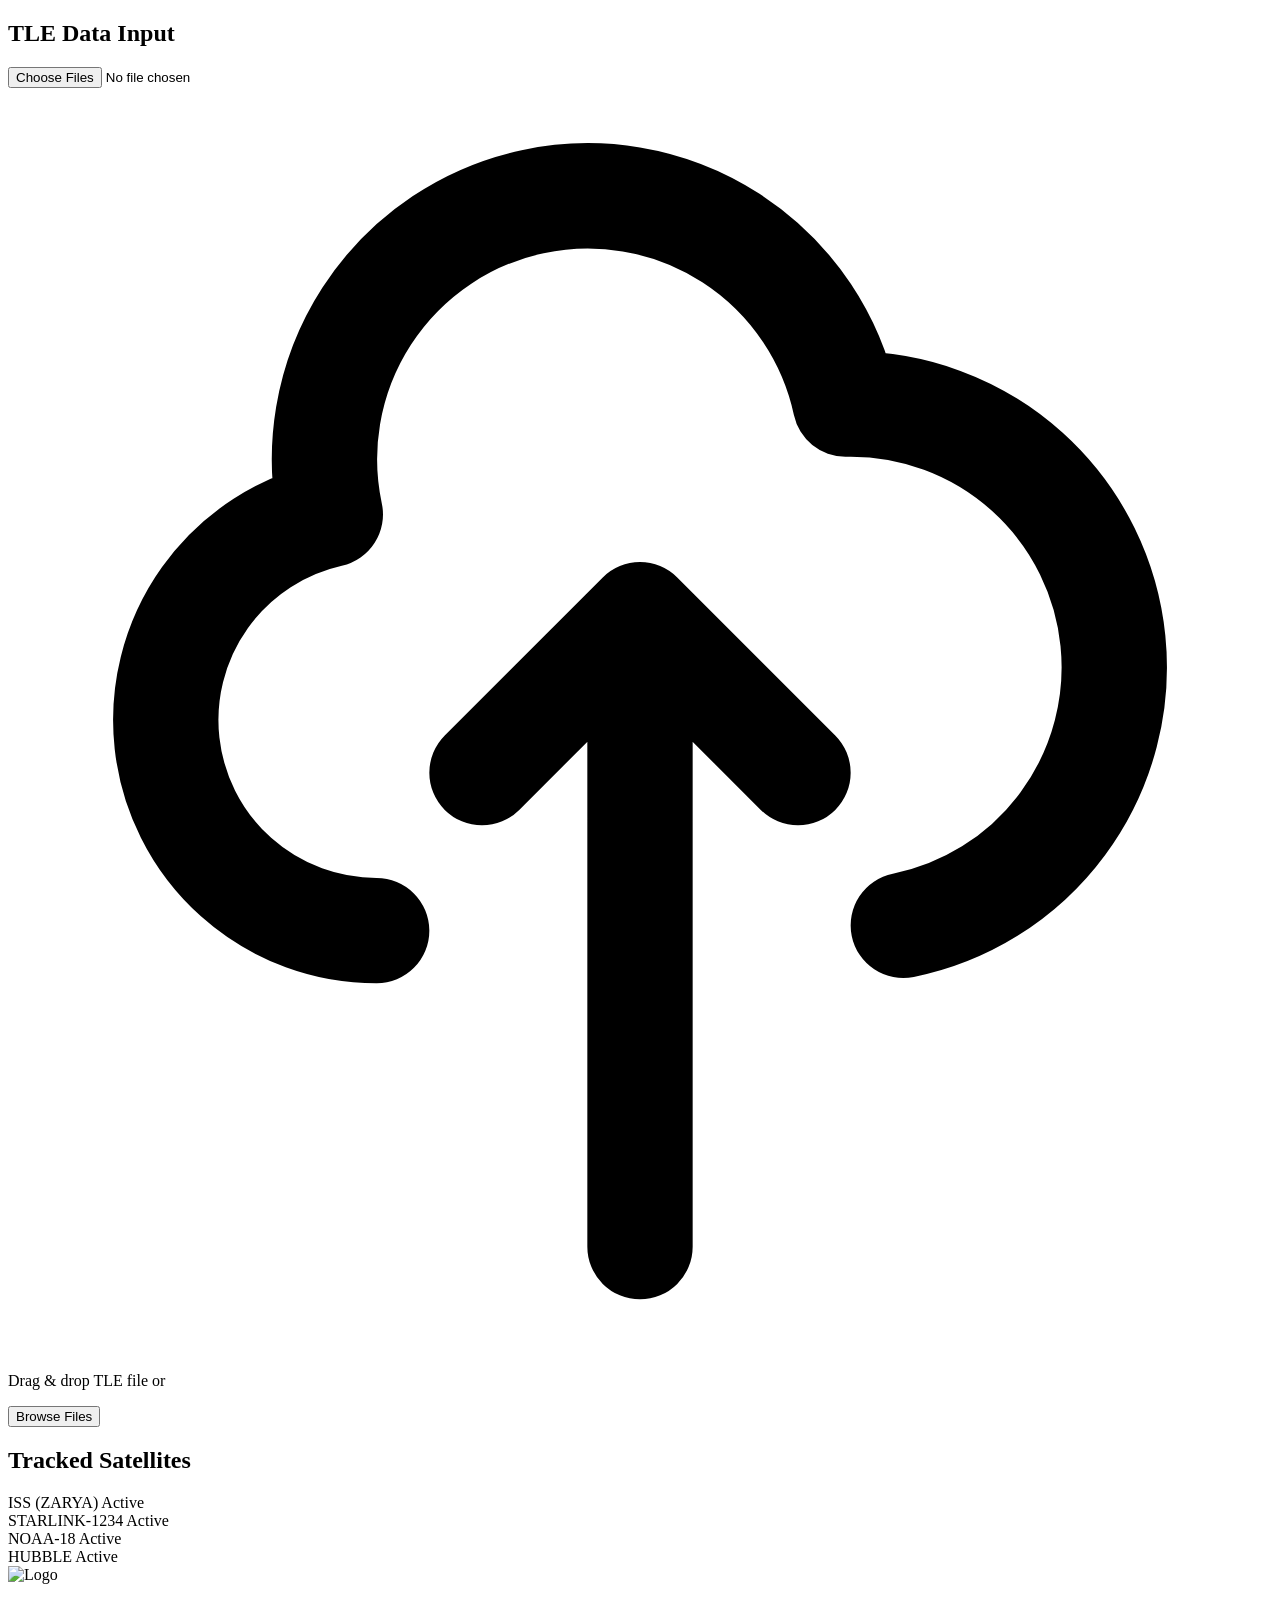
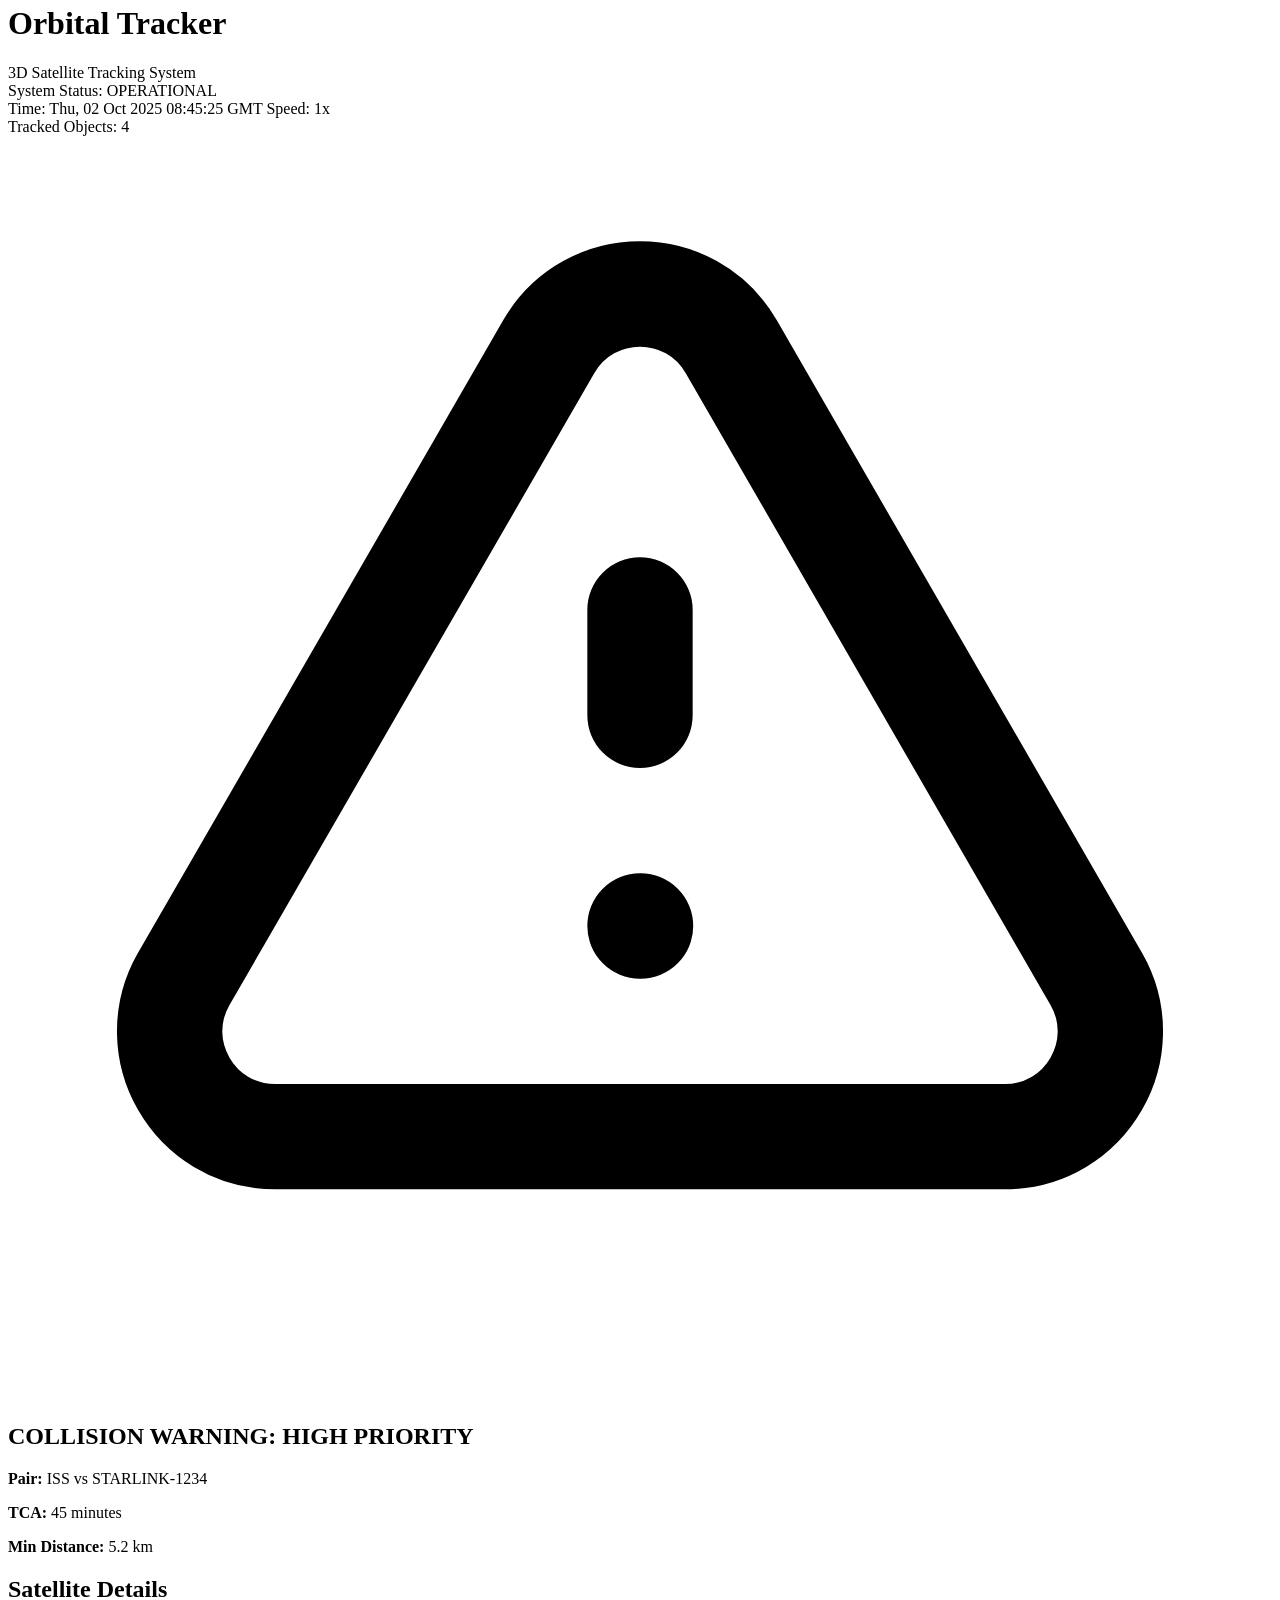
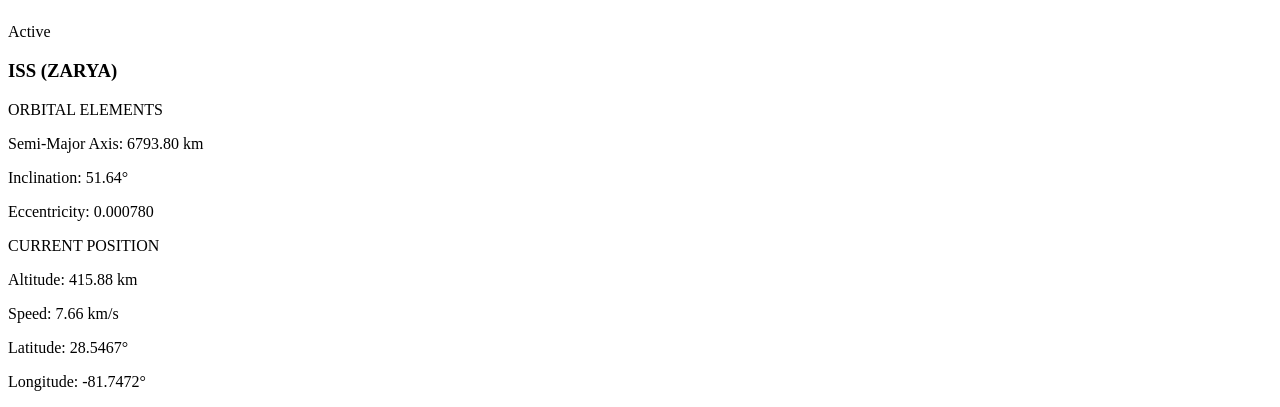
==== Frontend/index.html @ cdcc7c14 "setup" ====
<!DOCTYPE html>
<html lang="en">
<head>
    <meta charset="UTF-8">
    <meta name="viewport" content="width=device-width, initial-scale=1.0">
    <title>Orbital Tracker - 3D Satellite Tracking System</title>
    
    <link href="https://cesium.com/downloads/cesiumjs/releases/1.115/Build/Cesium/Widgets/widgets.css" rel="stylesheet">
    
    <script src="https://cdn.tailwindcss.com"></script>
    
    <link href="assets/css/style.css" rel="stylesheet">
</head>
<body class="bg-gray-900 text-gray-100 font-sans antialiased overflow-hidden">

    <div class="flex h-screen">

        <div class="w-1/4 bg-gray-800 p-4 flex flex-col space-y-4 overflow-y-auto custom-scrollbar">
            
            <div class="bg-gray-700 p-4 rounded-lg shadow-md">
                <h2 class="text-lg font-semibold mb-3">TLE Data Input</h2>
                <div class="border-2 border-dashed border-gray-600 rounded-lg p-6 text-center text-gray-400 mb-4 cursor-pointer hover:border-blue-500 hover:text-blue-400" id="drop-area">
                    <input type="file" id="tleFileInput" multiple accept=".txt" class="hidden">
                    <svg class="mx-auto h-12 w-12 text-gray-500" fill="none" viewBox="0 0 24 24" stroke="currentColor" aria-hidden="true">
                        <path stroke-linecap="round" stroke-linejoin="round" stroke-width="2" d="M7 16a4 4 0 01-.88-7.903A5 5 0 1115.9 6L16 6a5 5 0 011 9.9M15 13l-3-3m0 0l-3 3m3-3v12" />
                    </svg>
                    <p class="mt-1">Drag & drop TLE file or</p>
                    <button class="mt-2 px-4 py-2 bg-blue-600 hover:bg-blue-700 text-white font-medium rounded-md" onclick="document.getElementById('tleFileInput').click()">Browse Files</button>
                </div>
            </div>

            <div class="bg-gray-700 p-4 rounded-lg shadow-md flex-grow">
                <h2 class="text-lg font-semibold mb-3">Tracked Satellites</h2>
                <div id="trackedSatellitesList" class="space-y-2">
                    <div class="bg-gray-600 p-2 rounded flex items-center justify-between cursor-pointer hover:bg-gray-500">
                        <span>ISS (ZARYA)</span>
                        <span class="text-xs text-blue-400">Active</span>
                    </div>
                    <div class="bg-gray-600 p-2 rounded flex items-center justify-between cursor-pointer hover:bg-gray-500">
                        <span>STARLINK-1234</span>
                        <span class="text-xs text-blue-400">Active</span>
                    </div>
                    <div class="bg-gray-600 p-2 rounded flex items-center justify-between cursor-pointer hover:bg-gray-500">
                        <span>NOAA-18</span>
                        <span class="text-xs text-blue-400">Active</span>
                    </div>
                     <div class="bg-gray-600 p-2 rounded flex items-center justify-between cursor-pointer hover:bg-gray-500">
                        <span>HUBBLE</span>
                        <span class="text-xs text-blue-400">Active</span>
                    </div>
                </div>
            </div>

        </div>

        <div class="relative flex-grow">
            <div id="cesiumContainer" class="w-full h-full"></div>
            
            <div class="absolute top-4 left-4 right-4 flex items-center justify-between z-10 p-3 bg-gray-800 bg-opacity-70 rounded-lg shadow-lg">
                <div class="flex items-center space-x-2">
                    <img src="https://www.flaticon.com/svg/static/icons/svg/2544/2544087.svg" alt="Logo" class="h-8 w-8 text-blue-400"> <h1 class="text-xl font-bold text-gray-50">Orbital Tracker</h1>
                    <span class="text-sm text-gray-400 ml-2">3D Satellite Tracking System</span>
                </div>
                <div class="flex items-center space-x-2">
                    <span class="text-sm text-gray-400">System Status:</span>
                    <span class="px-3 py-1 bg-green-600 text-white text-xs font-semibold rounded-full">OPERATIONAL</span>
                </div>
            </div>

            <div class="absolute bottom-4 left-4 right-4 flex items-center justify-between z-10 p-3 bg-gray-800 bg-opacity-70 rounded-lg shadow-lg">
                <div class="flex items-center space-x-4 text-sm">
                    <span>Time: <span id="currentTime">Thu, 02 Oct 2025 08:45:25 GMT</span></span>
                    <span>Speed: <span id="currentSpeed">1x</span></span>
                </div>
                <div class="flex items-center space-x-4 text-sm">
                    <span>Tracked Objects: <span id="trackedObjectsCount">4</span></span>
                </div>
            </div>
        </div>

        <div class="w-1/4 bg-gray-800 p-4 flex flex-col space-y-4 overflow-y-auto custom-scrollbar">
            
            <div id="collisionWarningPanel" class="bg-red-800 p-4 rounded-lg shadow-md text-center" style="display: block;">
                <div class="flex items-center justify-center mb-2">
                    <svg class="h-8 w-8 text-white mr-2" fill="none" viewBox="0 0 24 24" stroke="currentColor">
                        <path stroke-linecap="round" stroke-linejoin="round" stroke-width="2" d="M12 9v2m0 4h.01m-6.938 4h13.856c1.54 0 2.502-1.667 1.732-3L13.732 4c-.77-1.333-2.694-1.333-3.464 0L3.34 16c-.77 1.333.192 3 1.732 3z" />
                    </svg>
                    <h2 class="text-xl font-bold text-white">COLLISION WARNING: HIGH PRIORITY</h2>
                </div>
                <div class="text-left bg-red-700 p-3 rounded">
                    <p class="text-sm mb-1"><strong class="text-orange-300">Pair:</strong> <span id="collisionPair">ISS vs STARLINK-1234</span></p>
                    <p class="text-sm mb-1"><strong class="text-orange-300">TCA:</strong> <span id="collisionTCA">45 minutes</span></p>
                    <p class="text-sm"><strong class="text-orange-300">Min Distance:</strong> <span id="collisionMinDistance">5.2 km</span></p>
                </div>
            </div>

            <div class="bg-gray-700 p-4 rounded-lg shadow-md flex-grow">
                <div class="flex items-center justify-between mb-3">
                    <h2 class="text-lg font-semibold">Satellite Details</h2>
                    <span class="px-3 py-1 bg-blue-600 text-white text-xs font-semibold rounded-full">Active</span>
                </div>
                <div id="satelliteDetailsContent" class="space-y-2 text-sm">
                    <h3 class="font-bold text-gray-200">ISS (ZARYA)</h3>
                    <p class="text-blue-400 font-medium">ORBITAL ELEMENTS</p>
                    <p>Semi-Major Axis: <span class="float-right font-mono">6793.80 km</span></p>
                    <p>Inclination: <span class="float-right font-mono">51.64°</span></p>
                    <p>Eccentricity: <span class="float-right font-mono">0.000780</span></p>

                    <p class="text-blue-400 font-medium mt-4">CURRENT POSITION</p>
                    <p>Altitude: <span class="float-right font-mono">415.88 km</span></p>
                    <p>Speed: <span class="float-right font-mono">7.66 km/s</span></p>
                    <p>Latitude: <span class="float-right font-mono">28.5467°</span></p>
                    <p>Longitude: <span class="float-right font-mono">-81.7472°</span></p>
                </div>
            </div>

        </div>
    </div>

    <script src="https://cesium.com/downloads/cesiumjs/releases/1.115/Build/Cesium/Cesium.js"></script>
    <script src="assets/js/app.js"></script>
</body>
</html>
---- Frontend/assets/css/style.css ----
/* Custom CSS for your project */

/* Optional: Custom scrollbar for better aesthetics */
.custom-scrollbar::-webkit-scrollbar {
    width: 8px;
    background-color: #2D3748; /* bg-gray-700 */
}

.custom-scrollbar::-webkit-scrollbar-thumb {
    background-color: #4A5568; /* bg-gray-600 */
    border-radius: 4px;
}

.custom-scrollbar::-webkit-scrollbar-thumb:hover {
    background-color: #64748B; /* hover:bg-gray-500 */
}

body {
    -webkit-font-smoothing: antialiased;
    -moz-osx-font-smoothing: grayscale;
}

/* Add any other specific custom styles here if needed */
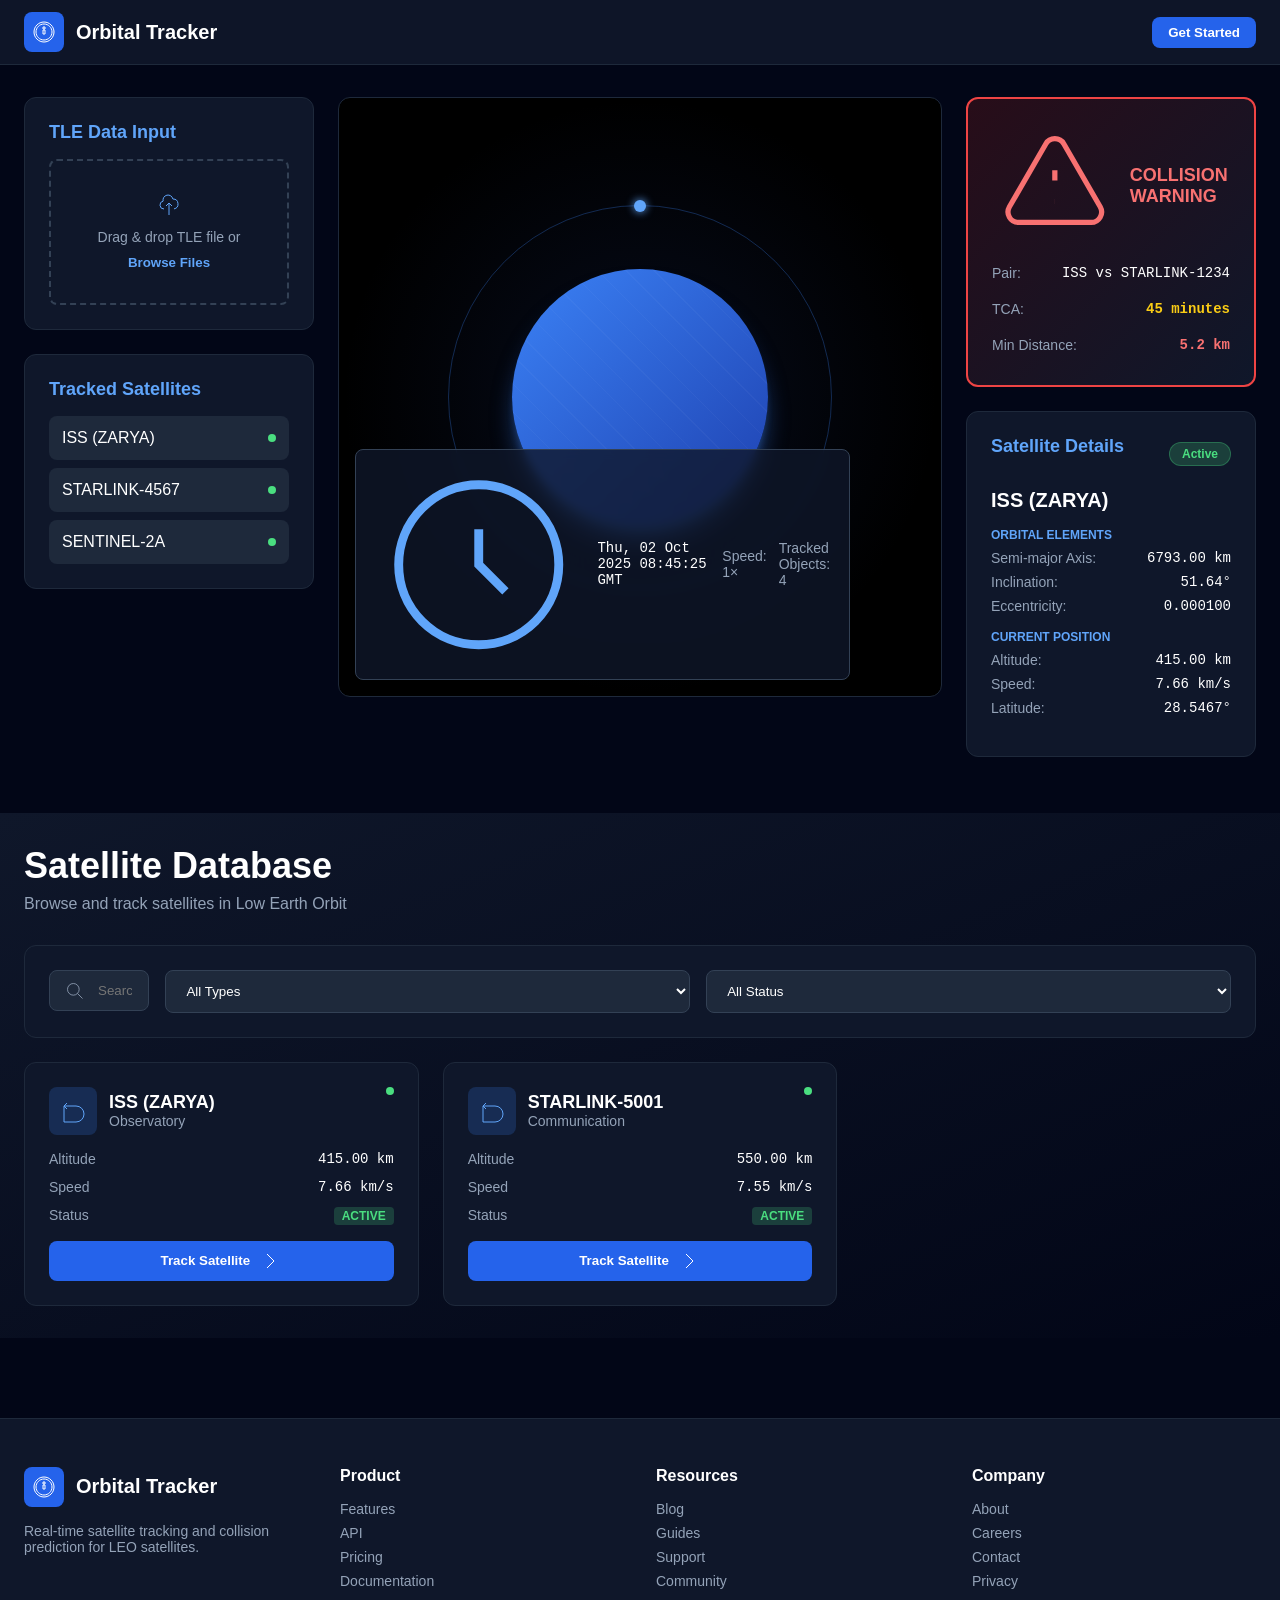
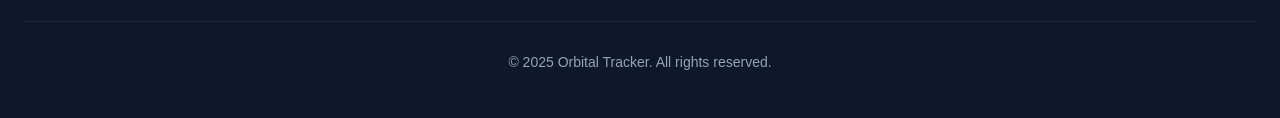
==== commit ebafbb6a: "Initial commit" ====
--- a/Frontend/index.html
+++ b/Frontend/index.html
@@ -3,121 +3,324 @@
 <head>
     <meta charset="UTF-8">
     <meta name="viewport" content="width=device-width, initial-scale=1.0">
-    <title>Orbital Tracker - 3D Satellite Tracking System</title>
-    
-    <link href="https://cesium.com/downloads/cesiumjs/releases/1.115/Build/Cesium/Widgets/widgets.css" rel="stylesheet">
-    
-    <script src="https://cdn.tailwindcss.com"></script>
-    
-    <link href="assets/css/style.css" rel="stylesheet">
+    <title>Orbital Tracker - Live Satellite Tracking</title>
+    <link rel="stylesheet" href="assets\css\style.css">
 </head>
-<body class="bg-gray-900 text-gray-100 font-sans antialiased overflow-hidden">
-
-    <div class="flex h-screen">
-
-        <div class="w-1/4 bg-gray-800 p-4 flex flex-col space-y-4 overflow-y-auto custom-scrollbar">
-            
-            <div class="bg-gray-700 p-4 rounded-lg shadow-md">
-                <h2 class="text-lg font-semibold mb-3">TLE Data Input</h2>
-                <div class="border-2 border-dashed border-gray-600 rounded-lg p-6 text-center text-gray-400 mb-4 cursor-pointer hover:border-blue-500 hover:text-blue-400" id="drop-area">
-                    <input type="file" id="tleFileInput" multiple accept=".txt" class="hidden">
-                    <svg class="mx-auto h-12 w-12 text-gray-500" fill="none" viewBox="0 0 24 24" stroke="currentColor" aria-hidden="true">
-                        <path stroke-linecap="round" stroke-linejoin="round" stroke-width="2" d="M7 16a4 4 0 01-.88-7.903A5 5 0 1115.9 6L16 6a5 5 0 011 9.9M15 13l-3-3m0 0l-3 3m3-3v12" />
-                    </svg>
-                    <p class="mt-1">Drag & drop TLE file or</p>
-                    <button class="mt-2 px-4 py-2 bg-blue-600 hover:bg-blue-700 text-white font-medium rounded-md" onclick="document.getElementById('tleFileInput').click()">Browse Files</button>
-                </div>
-            </div>
-
-            <div class="bg-gray-700 p-4 rounded-lg shadow-md flex-grow">
-                <h2 class="text-lg font-semibold mb-3">Tracked Satellites</h2>
-                <div id="trackedSatellitesList" class="space-y-2">
-                    <div class="bg-gray-600 p-2 rounded flex items-center justify-between cursor-pointer hover:bg-gray-500">
-                        <span>ISS (ZARYA)</span>
-                        <span class="text-xs text-blue-400">Active</span>
-                    </div>
-                    <div class="bg-gray-600 p-2 rounded flex items-center justify-between cursor-pointer hover:bg-gray-500">
-                        <span>STARLINK-1234</span>
-                        <span class="text-xs text-blue-400">Active</span>
-                    </div>
-                    <div class="bg-gray-600 p-2 rounded flex items-center justify-between cursor-pointer hover:bg-gray-500">
-                        <span>NOAA-18</span>
-                        <span class="text-xs text-blue-400">Active</span>
-                    </div>
-                     <div class="bg-gray-600 p-2 rounded flex items-center justify-between cursor-pointer hover:bg-gray-500">
-                        <span>HUBBLE</span>
-                        <span class="text-xs text-blue-400">Active</span>
-                    </div>
-                </div>
-            </div>
-
+<body>
+    <div class="app-container">
+        <nav class="navbar">
+            <div class="container nav-content">
+                <div class="logo-group">
+                    <div class="logo-icon">
+                        <svg class="icon-white" fill="none" stroke="currentColor" viewBox="0 0 24 24">
+                            <path strokeLinecap="round" strokeLinejoin="round" strokeWidth={2} d="M12 2C6.48 2 2 6.48 2 12s4.48 10 10 10 10-4.48 10-10S17.52 2 12 2zm0 18c-4.41 0-8-3.59-8-8s3.59-8 8-8 8 3.59 8 8-3.59 8-8 8zm-1-10v4h2v-4h-2zm0-3h2v2h-2v-2z" />
+                        </svg>
+                    </div>
+                    <span class="logo-text">Orbital Tracker</span>
+                </div>
+                <div class="nav-links">
+                    <button class="nav-link active">Home</button>
+                    <button class="nav-link">Live Tracker</button>
+                    <button class="nav-link">Satellites</button>
+                    <button class="nav-link">Predictions</button>
+                    <button class="nav-link">About</button>
+                </div>
+                <div class="nav-actions">
+                    <button class="btn-primary">Get Started</button>
+                    <button class="menu-toggle-btn">
+                        <svg class="icon-white" fill="none" stroke="currentColor" viewBox="0 0 24 24">
+                            <path strokeLinecap="round" strokeLinejoin="round" strokeWidth={2} d="M4 6h16M4 12h16m-7 6h7" />
+                        </svg>
+                    </button>
+                </div>
+            </div>
+        </nav>
+        
+        <div class="mobile-menu">
+            <div class="container mobile-menu-content">
+                <button class="mobile-nav-link">Home</button>
+                <button class="mobile-nav-link active">Live Tracker</button>
+                <button class="mobile-nav-link">Satellites</button>
+                <button class="mobile-nav-link">Predictions</button>
+                <button class="mobile-nav-link">About</button>
+            </div>
         </div>
 
-        <div class="relative flex-grow">
-            <div id="cesiumContainer" class="w-full h-full"></div>
-            
-            <div class="absolute top-4 left-4 right-4 flex items-center justify-between z-10 p-3 bg-gray-800 bg-opacity-70 rounded-lg shadow-lg">
-                <div class="flex items-center space-x-2">
-                    <img src="https://www.flaticon.com/svg/static/icons/svg/2544/2544087.svg" alt="Logo" class="h-8 w-8 text-blue-400"> <h1 class="text-xl font-bold text-gray-50">Orbital Tracker</h1>
-                    <span class="text-sm text-gray-400 ml-2">3D Satellite Tracking System</span>
-                </div>
-                <div class="flex items-center space-x-2">
-                    <span class="text-sm text-gray-400">System Status:</span>
-                    <span class="px-3 py-1 bg-green-600 text-white text-xs font-semibold rounded-full">OPERATIONAL</span>
-                </div>
-            </div>
-
-            <div class="absolute bottom-4 left-4 right-4 flex items-center justify-between z-10 p-3 bg-gray-800 bg-opacity-70 rounded-lg shadow-lg">
-                <div class="flex items-center space-x-4 text-sm">
-                    <span>Time: <span id="currentTime">Thu, 02 Oct 2025 08:45:25 GMT</span></span>
-                    <span>Speed: <span id="currentSpeed">1x</span></span>
-                </div>
-                <div class="flex items-center space-x-4 text-sm">
-                    <span>Tracked Objects: <span id="trackedObjectsCount">4</span></span>
+        <div class="page-content tracker-page">
+            <div class="container page-padding">
+                <div class="tracker-grid">
+                    <div class="sidebar left-sidebar">
+                        <div class="card card-tle">
+                            <h3 class="card-title">TLE Data Input</h3>
+                            <div class="tle-dropzone">
+                                <div class="dropzone-icon">
+                                    <svg class="icon-blue-400" fill="none" stroke="currentColor" viewBox="0 0 24 24">
+                                        <path strokeLinecap="round" strokeLinejoin="round" strokeWidth={2} d="M7 16a4 4 0 01-.88-7.903A5 5 0 1115.9 6L16 6a5 5 0 011 9.9M15 13l-3-3m0 0l-3 3m3-3v12" />
+                                    </svg>
+                                </div>
+                                <p class="dropzone-text">Drag & drop TLE file or</p>
+                                <button class="dropzone-link">Browse Files</button>
+                            </div>
+                        </div>
+                        <div class="card card-satellites">
+                            <h3 class="card-title">Tracked Satellites</h3>
+                            <div class="satellite-list">
+                                <div class="satellite-item">
+                                    <span class="satellite-name">ISS (ZARYA)</span>
+                                    <div class="status-indicator active"></div>
+                                </div>
+                                <div class="satellite-item">
+                                    <span class="satellite-name">STARLINK-4567</span>
+                                    <div class="status-indicator active"></div>
+                                </div>
+                                <div class="satellite-item">
+                                    <span class="satellite-name">SENTINEL-2A</span>
+                                    <div class="status-indicator active"></div>
+                                </div>
+                            </div>
+                        </div>
+                    </div>
+
+                    <div class="three-d-view">
+                        <div class="view-container">
+                            <div class="view-content">
+                                <div class="earth-model">
+                                    <div class="earth-inner"></div>
+                                </div>
+                                <div class="orbit-path">
+                                    <div class="satellite-marker"></div>
+                                </div>
+                            </div>
+                            <div class="info-bar">
+                                <svg class="icon-blue-400 w-4 h-4" fill="none" stroke="currentColor" viewBox="0 0 24 24">
+                                    <path strokeLinecap="round" strokeLinejoin="round" strokeWidth={2} d="M12 8v4l3 3m6-3a9 9 0 11-18 0 9 9 0 0118 0z" />
+                                </svg>
+                                <span class="info-time">Thu, 02 Oct 2025 08:45:25 GMT</span>
+                                <span class="info-speed">Speed: 1&times;</span>
+                                <span class="info-count">Tracked Objects: 4</span>
+                            </div>
+                        </div>
+                    </div>
+
+                    <div class="sidebar right-sidebar">
+                        <div class="card card-warning">
+                            <div class="warning-header">
+                                <svg class="icon-red-400 w-6 h-6" fill="none" stroke="currentColor" viewBox="0 0 24 24">
+                                    <path strokeLinecap="round" strokeLinejoin="round" strokeWidth={2} d="M12 9v2m0 4h.01m-6.938 4h13.856c1.54 0 2.502-1.667 1.732-3L13.732 4c-.77-1.333-2.694-1.333-3.464 0L3.332 16c-.77 1.333.192 3 1.732 3z" />
+                                </svg>
+                                <h3 class="warning-title">COLLISION WARNING</h3>
+                            </div>
+                            <div class="warning-details">
+                                <div class="detail-row">
+                                    <span class="detail-label">Pair:</span>
+                                    <span class="detail-value">ISS vs STARLINK-1234</span>
+                                </div>
+                                <div class="detail-row">
+                                    <span class="detail-label">TCA:</span>
+                                    <span class="detail-value warning-tca">45 minutes</span>
+                                </div>
+                                <div class="detail-row">
+                                    <span class="detail-label">Min Distance:</span>
+                                    <span class="detail-value warning-distance">5.2 km</span>
+                                </div>
+                            </div>
+                        </div>
+                        <div class="card card-details">
+                            <div class="details-header">
+                                <h3 class="card-title">Satellite Details</h3>
+                                <span class="status-tag">Active</span>
+                            </div>
+                            <h4 class="satellite-name-large">ISS (ZARYA)</h4>
+                            
+                            <div class="details-section">
+                                <p class="section-title">ORBITAL ELEMENTS</p>
+                                <div class="detail-row">
+                                    <span class="detail-label">Semi-major Axis:</span>
+                                    <span class="detail-value">6793.00 km</span>
+                                </div>
+                                <div class="detail-row">
+                                    <span class="detail-label">Inclination:</span>
+                                    <span class="detail-value">51.64&deg;</span>
+                                </div>
+                                <div class="detail-row">
+                                    <span class="detail-label">Eccentricity:</span>
+                                    <span class="detail-value">0.000100</span>
+                                </div>
+                            </div>
+                            
+                            <div class="details-section">
+                                <p class="section-title">CURRENT POSITION</p>
+                                <div class="detail-row">
+                                    <span class="detail-label">Altitude:</span>
+                                    <span class="detail-value">415.00 km</span>
+                                </div>
+                                <div class="detail-row">
+                                    <span class="detail-label">Speed:</span>
+                                    <span class="detail-value">7.66 km/s</span>
+                                </div>
+                                <div class="detail-row">
+                                    <span class="detail-label">Latitude:</span>
+                                    <span class="detail-value">28.5467&deg;</span>
+                                </div>
+                            </div>
+                        </div>
+                    </div>
                 </div>
             </div>
         </div>
 
-        <div class="w-1/4 bg-gray-800 p-4 flex flex-col space-y-4 overflow-y-auto custom-scrollbar">
-            
-            <div id="collisionWarningPanel" class="bg-red-800 p-4 rounded-lg shadow-md text-center" style="display: block;">
-                <div class="flex items-center justify-center mb-2">
-                    <svg class="h-8 w-8 text-white mr-2" fill="none" viewBox="0 0 24 24" stroke="currentColor">
-                        <path stroke-linecap="round" stroke-linejoin="round" stroke-width="2" d="M12 9v2m0 4h.01m-6.938 4h13.856c1.54 0 2.502-1.667 1.732-3L13.732 4c-.77-1.333-2.694-1.333-3.464 0L3.34 16c-.77 1.333.192 3 1.732 3z" />
-                    </svg>
-                    <h2 class="text-xl font-bold text-white">COLLISION WARNING: HIGH PRIORITY</h2>
-                </div>
-                <div class="text-left bg-red-700 p-3 rounded">
-                    <p class="text-sm mb-1"><strong class="text-orange-300">Pair:</strong> <span id="collisionPair">ISS vs STARLINK-1234</span></p>
-                    <p class="text-sm mb-1"><strong class="text-orange-300">TCA:</strong> <span id="collisionTCA">45 minutes</span></p>
-                    <p class="text-sm"><strong class="text-orange-300">Min Distance:</strong> <span id="collisionMinDistance">5.2 km</span></p>
-                </div>
-            </div>
-
-            <div class="bg-gray-700 p-4 rounded-lg shadow-md flex-grow">
-                <div class="flex items-center justify-between mb-3">
-                    <h2 class="text-lg font-semibold">Satellite Details</h2>
-                    <span class="px-3 py-1 bg-blue-600 text-white text-xs font-semibold rounded-full">Active</span>
-                </div>
-                <div id="satelliteDetailsContent" class="space-y-2 text-sm">
-                    <h3 class="font-bold text-gray-200">ISS (ZARYA)</h3>
-                    <p class="text-blue-400 font-medium">ORBITAL ELEMENTS</p>
-                    <p>Semi-Major Axis: <span class="float-right font-mono">6793.80 km</span></p>
-                    <p>Inclination: <span class="float-right font-mono">51.64°</span></p>
-                    <p>Eccentricity: <span class="float-right font-mono">0.000780</span></p>
-
-                    <p class="text-blue-400 font-medium mt-4">CURRENT POSITION</p>
-                    <p>Altitude: <span class="float-right font-mono">415.88 km</span></p>
-                    <p>Speed: <span class="float-right font-mono">7.66 km/s</span></p>
-                    <p>Latitude: <span class="float-right font-mono">28.5467°</span></p>
-                    <p>Longitude: <span class="float-right font-mono">-81.7472°</span></p>
-                </div>
-            </div>
-
+        <div class="page-content satellites-page">
+            <div class="container page-padding">
+                <div class="page-header">
+                    <h1 class="page-title">Satellite Database</h1>
+                    <p class="page-subtitle">Browse and track satellites in Low Earth Orbit</p>
+                </div>
+                <div class="card card-filters">
+                    <div class="filter-group">
+                        <div class="search-input-wrapper">
+                            <svg class="icon-slate-400 search-icon" fill="none" stroke="currentColor" viewBox="0 0 24 24">
+                                <path strokeLinecap="round" strokeLinejoin="round" strokeWidth={2} d="M21 21l-6-6m2-5a7 7 0 11-14 0 7 7 0 0114 0z" />
+                            </svg>
+                            <input type="text" placeholder="Search satellites by name or NORAD ID..." class="search-input" />
+                        </div>
+                        <select class="filter-select">
+                            <option>All Types</option>
+                            <option>Communication</option>
+                            <option>Weather</option>
+                        </select>
+                        <select class="filter-select">
+                            <option>All Status</option>
+                            <option>Active</option>
+                            <option>Inactive</option>
+                        </select>
+                    </div>
+                </div>
+
+                <div class="satellites-grid">
+                    <div class="satellite-card">
+                        <div class="card-header">
+                            <div class="satellite-info">
+                                <div class="satellite-icon-bg">
+                                    <svg class="icon-blue-400 satellite-icon" fill="none" stroke="currentColor" viewBox="0 0 24 24">
+                                        <path strokeLinecap="round" strokeLinejoin="round" strokeWidth={2} d="M6 10L3 7m0 0l3-3m-3 3h12a8 8 0 010 16H3m0-16v16" />
+                                    </svg>
+                                </div>
+                                <div>
+                                    <h3 class="satellite-card-title">ISS (ZARYA)</h3>
+                                    <p class="satellite-type">Observatory</p>
+                                </div>
+                            </div>
+                            <div class="status-indicator active"></div>
+                        </div>
+                        <div class="card-details-group">
+                            <div class="detail-row-small">
+                                <span class="detail-label">Altitude</span>
+                                <span class="detail-value">415.00 km</span>
+                            </div>
+                            <div class="detail-row-small">
+                                <span class="detail-label">Speed</span>
+                                <span class="detail-value">7.66 km/s</span>
+                            </div>
+                            <div class="detail-row-small">
+                                <span class="detail-label">Status</span>
+                                <span class="status-tag-small">ACTIVE</span>
+                            </div>
+                        </div>
+                        <button class="btn-track">
+                            Track Satellite
+                            <svg class="icon-white w-4 h-4" fill="none" stroke="currentColor" viewBox="0 0 24 24">
+                                <path strokeLinecap="round" strokeLinejoin="round" strokeWidth={2} d="M9 5l7 7-7 7" />
+                            </svg>
+                        </button>
+                    </div>
+                    <div class="satellite-card">
+                        <div class="card-header">
+                            <div class="satellite-info">
+                                <div class="satellite-icon-bg">
+                                    <svg class="icon-blue-400 satellite-icon" fill="none" stroke="currentColor" viewBox="0 0 24 24">
+                                        <path strokeLinecap="round" strokeLinejoin="round" strokeWidth={2} d="M6 10L3 7m0 0l3-3m-3 3h12a8 8 0 010 16H3m0-16v16" />
+                                    </svg>
+                                </div>
+                                <div>
+                                    <h3 class="satellite-card-title">STARLINK-5001</h3>
+                                    <p class="satellite-type">Communication</p>
+                                </div>
+                            </div>
+                            <div class="status-indicator active"></div>
+                        </div>
+                        <div class="card-details-group">
+                            <div class="detail-row-small">
+                                <span class="detail-label">Altitude</span>
+                                <span class="detail-value">550.00 km</span>
+                            </div>
+                            <div class="detail-row-small">
+                                <span class="detail-label">Speed</span>
+                                <span class="detail-value">7.55 km/s</span>
+                            </div>
+                            <div class="detail-row-small">
+                                <span class="detail-label">Status</span>
+                                <span class="status-tag-small">ACTIVE</span>
+                            </div>
+                        </div>
+                        <button class="btn-track">
+                            Track Satellite
+                            <svg class="icon-white w-4 h-4" fill="none" stroke="currentColor" viewBox="0 0 24 24">
+                                <path strokeLinecap="round" strokeLinejoin="round" strokeWidth={2} d="M9 5l7 7-7 7" />
+                            </svg>
+                        </button>
+                    </div>
+                </div>
+            </div>
         </div>
+
+
+        <footer class="footer">
+            <div class="container footer-content">
+                <div class="footer-grid">
+                    <div class="footer-col">
+                        <div class="logo-group mb-4">
+                            <div class="logo-icon">
+                                <svg class="icon-white" fill="none" stroke="currentColor" viewBox="0 0 24 24">
+                                    <path strokeLinecap="round" strokeLinejoin="round" strokeWidth={2} d="M12 2C6.48 2 2 6.48 2 12s4.48 10 10 10 10-4.48 10-10S17.52 2 12 2zm0 18c-4.41 0-8-3.59-8-8s3.59-8 8-8 8 3.59 8 8-3.59 8-8 8zm-1-10v4h2v-4h-2zm0-3h2v2h-2v-2z" />
+                                </svg>
+                            </div>
+                            <span class="logo-text">Orbital Tracker</span>
+                        </div>
+                        <p class="footer-text-small">Real-time satellite tracking and collision prediction for LEO satellites.</p>
+                    </div>
+                    <div class="footer-col">
+                        <h4 class="footer-heading">Product</h4>
+                        <ul class="footer-links">
+                            <li>Features</li>
+                            <li>API</li>
+                            <li>Pricing</li>
+                            <li>Documentation</li>
+                        </ul>
+                    </div>
+                    <div class="footer-col">
+                        <h4 class="footer-heading">Resources</h4>
+                        <ul class="footer-links">
+                            <li>Blog</li>
+                            <li>Guides</li>
+                            <li>Support</li>
+                            <li>Community</li>
+                        </ul>
+                    </div>
+                    <div class="footer-col">
+                        <h4 class="footer-heading">Company</h4>
+                        <ul class="footer-links">
+                            <li>About</li>
+                            <li>Careers</li>
+                            <li>Contact</li>
+                            <li>Privacy</li>
+                        </ul>
+                    </div>
+                </div>
+                <div class="footer-bottom">
+                    &copy; 2025 Orbital Tracker. All rights reserved.
+                </div>
+            </div>
+        </footer>
     </div>
-
-    <script src="https://cesium.com/downloads/cesiumjs/releases/1.115/Build/Cesium/Cesium.js"></script>
-    <script src="assets/js/app.js"></script>
 </body>
 </html>
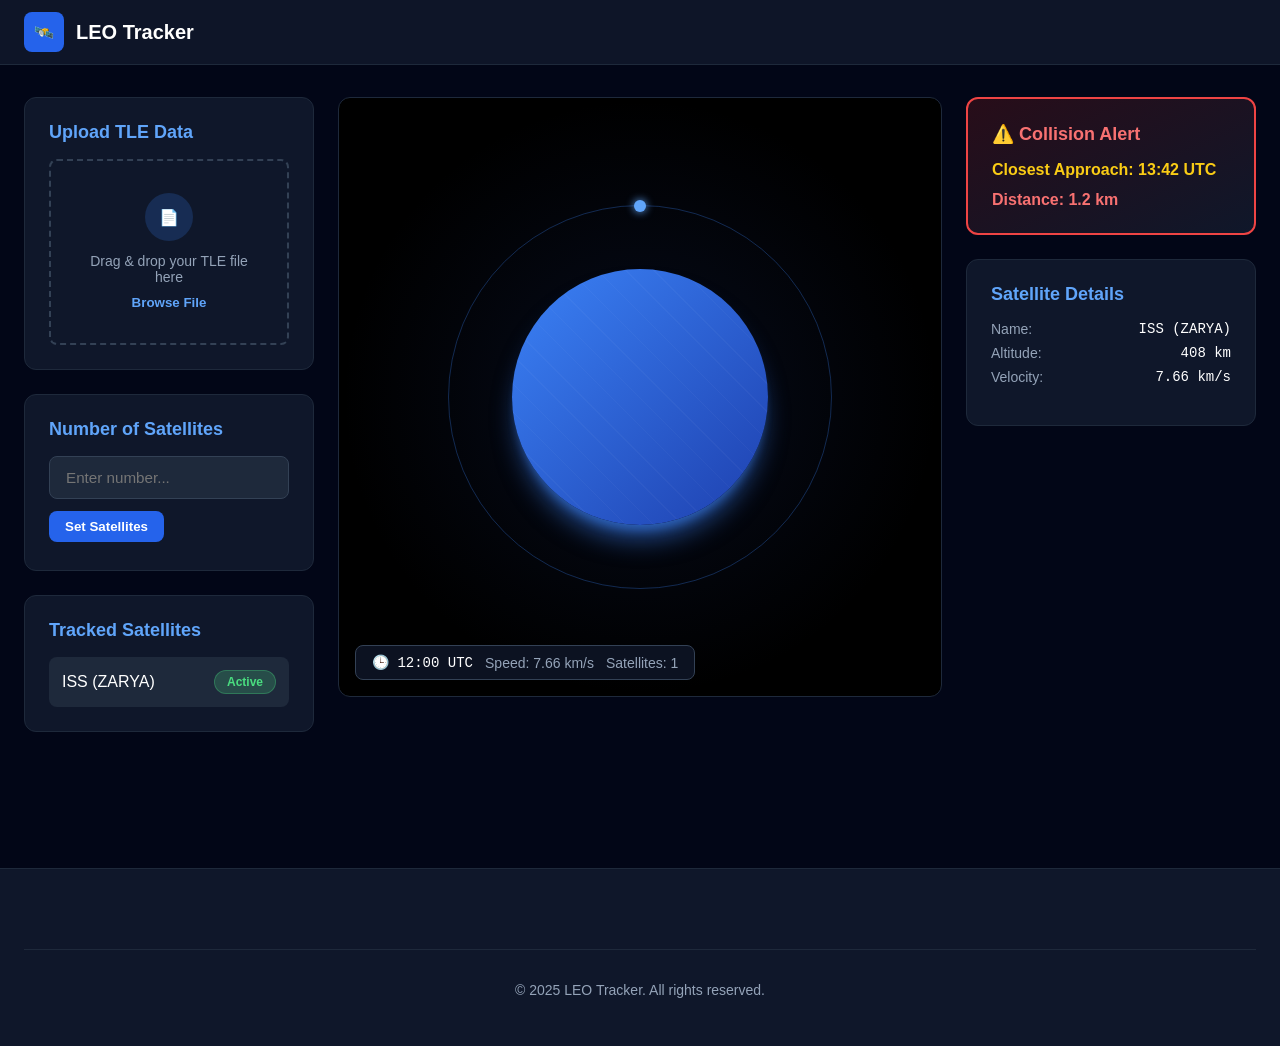
==== commit e82c91d4: "Your commit message here" ====
--- a/Frontend/index.html
+++ b/Frontend/index.html
@@ -1,326 +1,150 @@
 <!DOCTYPE html>
 <html lang="en">
 <head>
-    <meta charset="UTF-8">
-    <meta name="viewport" content="width=device-width, initial-scale=1.0">
-    <title>Orbital Tracker - Live Satellite Tracking</title>
-    <link rel="stylesheet" href="assets\css\style.css">
+  <meta charset="UTF-8" />
+  <meta name="viewport" content="width=device-width, initial-scale=1.0" />
+  <title>LEO Satellite Tracker</title>
+  <link rel="stylesheet" href="assets/css/style.css" />
 </head>
 <body>
-    <div class="app-container">
-        <nav class="navbar">
-            <div class="container nav-content">
-                <div class="logo-group">
-                    <div class="logo-icon">
-                        <svg class="icon-white" fill="none" stroke="currentColor" viewBox="0 0 24 24">
-                            <path strokeLinecap="round" strokeLinejoin="round" strokeWidth={2} d="M12 2C6.48 2 2 6.48 2 12s4.48 10 10 10 10-4.48 10-10S17.52 2 12 2zm0 18c-4.41 0-8-3.59-8-8s3.59-8 8-8 8 3.59 8 8-3.59 8-8 8zm-1-10v4h2v-4h-2zm0-3h2v2h-2v-2z" />
-                        </svg>
-                    </div>
-                    <span class="logo-text">Orbital Tracker</span>
-                </div>
-                <div class="nav-links">
-                    <button class="nav-link active">Home</button>
-                    <button class="nav-link">Live Tracker</button>
-                    <button class="nav-link">Satellites</button>
-                    <button class="nav-link">Predictions</button>
-                    <button class="nav-link">About</button>
-                </div>
-                <div class="nav-actions">
-                    <button class="btn-primary">Get Started</button>
-                    <button class="menu-toggle-btn">
-                        <svg class="icon-white" fill="none" stroke="currentColor" viewBox="0 0 24 24">
-                            <path strokeLinecap="round" strokeLinejoin="round" strokeWidth={2} d="M4 6h16M4 12h16m-7 6h7" />
-                        </svg>
-                    </button>
-                </div>
+  <!-- Navbar -->
+  <nav class="navbar">
+    <div class="container nav-content">
+      <div class="logo-group">
+        <div class="logo-icon">🛰️</div>
+        <span class="logo-text">LEO Tracker</span>
+      </div>
+      <div class="nav-links">
+        <button class="nav-link active">Track Satellites</button>
+        <button class="nav-link">Collision Alerts</button>
+      </div>
+    </div>
+  </nav>
+
+  <!-- Main Tracker Section -->
+  <main class="tracker-page">
+    <div class="container page-padding tracker-grid">
+
+      <!-- Left Sidebar -->
+      <aside class="left-sidebar">
+        <!-- TLE Input -->
+        <div class="card card-tle">
+          <h3 class="card-title">Upload TLE Data</h3>
+          <div class="tle-dropzone" id="dropZone">
+            <div class="dropzone-icon">
+              <div>📄</div>
             </div>
-        </nav>
-        
-        <div class="mobile-menu">
-            <div class="container mobile-menu-content">
-                <button class="mobile-nav-link">Home</button>
-                <button class="mobile-nav-link active">Live Tracker</button>
-                <button class="mobile-nav-link">Satellites</button>
-                <button class="mobile-nav-link">Predictions</button>
-                <button class="mobile-nav-link">About</button>
-            </div>
+            <p class="dropzone-text">Drag & drop your TLE file here</p>
+            <button class="dropzone-link" id="uploadBtn">Browse File</button>
+            <input type="file" id="tleFile" hidden />
+          </div>
         </div>
 
-        <div class="page-content tracker-page">
-            <div class="container page-padding">
-                <div class="tracker-grid">
-                    <div class="sidebar left-sidebar">
-                        <div class="card card-tle">
-                            <h3 class="card-title">TLE Data Input</h3>
-                            <div class="tle-dropzone">
-                                <div class="dropzone-icon">
-                                    <svg class="icon-blue-400" fill="none" stroke="currentColor" viewBox="0 0 24 24">
-                                        <path strokeLinecap="round" strokeLinejoin="round" strokeWidth={2} d="M7 16a4 4 0 01-.88-7.903A5 5 0 1115.9 6L16 6a5 5 0 011 9.9M15 13l-3-3m0 0l-3 3m3-3v12" />
-                                    </svg>
-                                </div>
-                                <p class="dropzone-text">Drag & drop TLE file or</p>
-                                <button class="dropzone-link">Browse Files</button>
-                            </div>
-                        </div>
-                        <div class="card card-satellites">
-                            <h3 class="card-title">Tracked Satellites</h3>
-                            <div class="satellite-list">
-                                <div class="satellite-item">
-                                    <span class="satellite-name">ISS (ZARYA)</span>
-                                    <div class="status-indicator active"></div>
-                                </div>
-                                <div class="satellite-item">
-                                    <span class="satellite-name">STARLINK-4567</span>
-                                    <div class="status-indicator active"></div>
-                                </div>
-                                <div class="satellite-item">
-                                    <span class="satellite-name">SENTINEL-2A</span>
-                                    <div class="status-indicator active"></div>
-                                </div>
-                            </div>
-                        </div>
-                    </div>
-
-                    <div class="three-d-view">
-                        <div class="view-container">
-                            <div class="view-content">
-                                <div class="earth-model">
-                                    <div class="earth-inner"></div>
-                                </div>
-                                <div class="orbit-path">
-                                    <div class="satellite-marker"></div>
-                                </div>
-                            </div>
-                            <div class="info-bar">
-                                <svg class="icon-blue-400 w-4 h-4" fill="none" stroke="currentColor" viewBox="0 0 24 24">
-                                    <path strokeLinecap="round" strokeLinejoin="round" strokeWidth={2} d="M12 8v4l3 3m6-3a9 9 0 11-18 0 9 9 0 0118 0z" />
-                                </svg>
-                                <span class="info-time">Thu, 02 Oct 2025 08:45:25 GMT</span>
-                                <span class="info-speed">Speed: 1&times;</span>
-                                <span class="info-count">Tracked Objects: 4</span>
-                            </div>
-                        </div>
-                    </div>
-
-                    <div class="sidebar right-sidebar">
-                        <div class="card card-warning">
-                            <div class="warning-header">
-                                <svg class="icon-red-400 w-6 h-6" fill="none" stroke="currentColor" viewBox="0 0 24 24">
-                                    <path strokeLinecap="round" strokeLinejoin="round" strokeWidth={2} d="M12 9v2m0 4h.01m-6.938 4h13.856c1.54 0 2.502-1.667 1.732-3L13.732 4c-.77-1.333-2.694-1.333-3.464 0L3.332 16c-.77 1.333.192 3 1.732 3z" />
-                                </svg>
-                                <h3 class="warning-title">COLLISION WARNING</h3>
-                            </div>
-                            <div class="warning-details">
-                                <div class="detail-row">
-                                    <span class="detail-label">Pair:</span>
-                                    <span class="detail-value">ISS vs STARLINK-1234</span>
-                                </div>
-                                <div class="detail-row">
-                                    <span class="detail-label">TCA:</span>
-                                    <span class="detail-value warning-tca">45 minutes</span>
-                                </div>
-                                <div class="detail-row">
-                                    <span class="detail-label">Min Distance:</span>
-                                    <span class="detail-value warning-distance">5.2 km</span>
-                                </div>
-                            </div>
-                        </div>
-                        <div class="card card-details">
-                            <div class="details-header">
-                                <h3 class="card-title">Satellite Details</h3>
-                                <span class="status-tag">Active</span>
-                            </div>
-                            <h4 class="satellite-name-large">ISS (ZARYA)</h4>
-                            
-                            <div class="details-section">
-                                <p class="section-title">ORBITAL ELEMENTS</p>
-                                <div class="detail-row">
-                                    <span class="detail-label">Semi-major Axis:</span>
-                                    <span class="detail-value">6793.00 km</span>
-                                </div>
-                                <div class="detail-row">
-                                    <span class="detail-label">Inclination:</span>
-                                    <span class="detail-value">51.64&deg;</span>
-                                </div>
-                                <div class="detail-row">
-                                    <span class="detail-label">Eccentricity:</span>
-                                    <span class="detail-value">0.000100</span>
-                                </div>
-                            </div>
-                            
-                            <div class="details-section">
-                                <p class="section-title">CURRENT POSITION</p>
-                                <div class="detail-row">
-                                    <span class="detail-label">Altitude:</span>
-                                    <span class="detail-value">415.00 km</span>
-                                </div>
-                                <div class="detail-row">
-                                    <span class="detail-label">Speed:</span>
-                                    <span class="detail-value">7.66 km/s</span>
-                                </div>
-                                <div class="detail-row">
-                                    <span class="detail-label">Latitude:</span>
-                                    <span class="detail-value">28.5467&deg;</span>
-                                </div>
-                            </div>
-                        </div>
-                    </div>
-                </div>
-            </div>
+        <!-- NEW: Number of Satellites -->
+        <div class="card card-num-satellites">
+          <h3 class="card-title">Number of Satellites</h3>
+          <form id="numSatForm">
+            <input type="number" id="numSatInput" min="1" max="50" placeholder="Enter number..." class="input-box" required />
+            <button type="submit" class="btn-primary">Set Satellites</button>
+          </form>
+          <p id="numSatStatus" class="status-message"></p>
         </div>
 
-        <div class="page-content satellites-page">
-            <div class="container page-padding">
-                <div class="page-header">
-                    <h1 class="page-title">Satellite Database</h1>
-                    <p class="page-subtitle">Browse and track satellites in Low Earth Orbit</p>
-                </div>
-                <div class="card card-filters">
-                    <div class="filter-group">
-                        <div class="search-input-wrapper">
-                            <svg class="icon-slate-400 search-icon" fill="none" stroke="currentColor" viewBox="0 0 24 24">
-                                <path strokeLinecap="round" strokeLinejoin="round" strokeWidth={2} d="M21 21l-6-6m2-5a7 7 0 11-14 0 7 7 0 0114 0z" />
-                            </svg>
-                            <input type="text" placeholder="Search satellites by name or NORAD ID..." class="search-input" />
-                        </div>
-                        <select class="filter-select">
-                            <option>All Types</option>
-                            <option>Communication</option>
-                            <option>Weather</option>
-                        </select>
-                        <select class="filter-select">
-                            <option>All Status</option>
-                            <option>Active</option>
-                            <option>Inactive</option>
-                        </select>
-                    </div>
-                </div>
+        <!-- Tracked Satellites -->
+        <div class="card">
+          <h3 class="card-title">Tracked Satellites</h3>
+          <div class="satellite-list" id="satelliteList">
+            <div class="satellite-item">
+              <span class="satellite-name">ISS (ZARYA)</span>
+              <span class="status-tag">Active</span>
+            </div>
+          </div>
+        </div>
+      </aside>
 
-                <div class="satellites-grid">
-                    <div class="satellite-card">
-                        <div class="card-header">
-                            <div class="satellite-info">
-                                <div class="satellite-icon-bg">
-                                    <svg class="icon-blue-400 satellite-icon" fill="none" stroke="currentColor" viewBox="0 0 24 24">
-                                        <path strokeLinecap="round" strokeLinejoin="round" strokeWidth={2} d="M6 10L3 7m0 0l3-3m-3 3h12a8 8 0 010 16H3m0-16v16" />
-                                    </svg>
-                                </div>
-                                <div>
-                                    <h3 class="satellite-card-title">ISS (ZARYA)</h3>
-                                    <p class="satellite-type">Observatory</p>
-                                </div>
-                            </div>
-                            <div class="status-indicator active"></div>
-                        </div>
-                        <div class="card-details-group">
-                            <div class="detail-row-small">
-                                <span class="detail-label">Altitude</span>
-                                <span class="detail-value">415.00 km</span>
-                            </div>
-                            <div class="detail-row-small">
-                                <span class="detail-label">Speed</span>
-                                <span class="detail-value">7.66 km/s</span>
-                            </div>
-                            <div class="detail-row-small">
-                                <span class="detail-label">Status</span>
-                                <span class="status-tag-small">ACTIVE</span>
-                            </div>
-                        </div>
-                        <button class="btn-track">
-                            Track Satellite
-                            <svg class="icon-white w-4 h-4" fill="none" stroke="currentColor" viewBox="0 0 24 24">
-                                <path strokeLinecap="round" strokeLinejoin="round" strokeWidth={2} d="M9 5l7 7-7 7" />
-                            </svg>
-                        </button>
-                    </div>
-                    <div class="satellite-card">
-                        <div class="card-header">
-                            <div class="satellite-info">
-                                <div class="satellite-icon-bg">
-                                    <svg class="icon-blue-400 satellite-icon" fill="none" stroke="currentColor" viewBox="0 0 24 24">
-                                        <path strokeLinecap="round" strokeLinejoin="round" strokeWidth={2} d="M6 10L3 7m0 0l3-3m-3 3h12a8 8 0 010 16H3m0-16v16" />
-                                    </svg>
-                                </div>
-                                <div>
-                                    <h3 class="satellite-card-title">STARLINK-5001</h3>
-                                    <p class="satellite-type">Communication</p>
-                                </div>
-                            </div>
-                            <div class="status-indicator active"></div>
-                        </div>
-                        <div class="card-details-group">
-                            <div class="detail-row-small">
-                                <span class="detail-label">Altitude</span>
-                                <span class="detail-value">550.00 km</span>
-                            </div>
-                            <div class="detail-row-small">
-                                <span class="detail-label">Speed</span>
-                                <span class="detail-value">7.55 km/s</span>
-                            </div>
-                            <div class="detail-row-small">
-                                <span class="detail-label">Status</span>
-                                <span class="status-tag-small">ACTIVE</span>
-                            </div>
-                        </div>
-                        <button class="btn-track">
-                            Track Satellite
-                            <svg class="icon-white w-4 h-4" fill="none" stroke="currentColor" viewBox="0 0 24 24">
-                                <path strokeLinecap="round" strokeLinejoin="round" strokeWidth={2} d="M9 5l7 7-7 7" />
-                            </svg>
-                        </button>
-                    </div>
-                </div>
+      <!-- 3D Earth View -->
+      <section class="three-d-view">
+        <div class="view-container">
+          <div class="view-content">
+            <div class="earth-model">
+              <div class="earth-inner"></div>
+              <div class="orbit-path">
+                <div class="satellite-marker"></div>
+              </div>
             </div>
+          </div>
+          <div class="info-bar">
+            <span class="info-time">🕒 12:00 UTC</span>
+            <span class="info-speed">Speed: 7.66 km/s</span>
+            <span class="info-count">Satellites: <span id="satCount">1</span></span>
+          </div>
+        </div>
+      </section>
+
+      <!-- Right Sidebar -->
+      <aside class="right-sidebar">
+        <div class="card-warning">
+          <div class="warning-header">
+            <span class="warning-title">⚠️ Collision Alert</span>
+          </div>
+          <div class="warning-details">
+            <p class="warning-tca">Closest Approach: 13:42 UTC</p>
+            <p class="warning-distance">Distance: 1.2 km</p>
+          </div>
         </div>
 
+        <div class="card">
+          <h3 class="card-title">Satellite Details</h3>
+          <div class="details-section">
+            <div class="detail-row">
+              <span class="detail-label">Name:</span>
+              <span class="detail-value">ISS (ZARYA)</span>
+            </div>
+            <div class="detail-row">
+              <span class="detail-label">Altitude:</span>
+              <span class="detail-value">408 km</span>
+            </div>
+            <div class="detail-row">
+              <span class="detail-label">Velocity:</span>
+              <span class="detail-value">7.66 km/s</span>
+            </div>
+          </div>
+        </div>
+      </aside>
 
-        <footer class="footer">
-            <div class="container footer-content">
-                <div class="footer-grid">
-                    <div class="footer-col">
-                        <div class="logo-group mb-4">
-                            <div class="logo-icon">
-                                <svg class="icon-white" fill="none" stroke="currentColor" viewBox="0 0 24 24">
-                                    <path strokeLinecap="round" strokeLinejoin="round" strokeWidth={2} d="M12 2C6.48 2 2 6.48 2 12s4.48 10 10 10 10-4.48 10-10S17.52 2 12 2zm0 18c-4.41 0-8-3.59-8-8s3.59-8 8-8 8 3.59 8 8-3.59 8-8 8zm-1-10v4h2v-4h-2zm0-3h2v2h-2v-2z" />
-                                </svg>
-                            </div>
-                            <span class="logo-text">Orbital Tracker</span>
-                        </div>
-                        <p class="footer-text-small">Real-time satellite tracking and collision prediction for LEO satellites.</p>
-                    </div>
-                    <div class="footer-col">
-                        <h4 class="footer-heading">Product</h4>
-                        <ul class="footer-links">
-                            <li>Features</li>
-                            <li>API</li>
-                            <li>Pricing</li>
-                            <li>Documentation</li>
-                        </ul>
-                    </div>
-                    <div class="footer-col">
-                        <h4 class="footer-heading">Resources</h4>
-                        <ul class="footer-links">
-                            <li>Blog</li>
-                            <li>Guides</li>
-                            <li>Support</li>
-                            <li>Community</li>
-                        </ul>
-                    </div>
-                    <div class="footer-col">
-                        <h4 class="footer-heading">Company</h4>
-                        <ul class="footer-links">
-                            <li>About</li>
-                            <li>Careers</li>
-                            <li>Contact</li>
-                            <li>Privacy</li>
-                        </ul>
-                    </div>
-                </div>
-                <div class="footer-bottom">
-                    &copy; 2025 Orbital Tracker. All rights reserved.
-                </div>
-            </div>
-        </footer>
     </div>
+  </main>
+
+  <!-- Footer -->
+  <footer class="footer">
+    <div class="container footer-content">
+      <div class="footer-bottom">© 2025 LEO Tracker. All rights reserved.</div>
+    </div>
+  </footer>
+
+  <!-- JS -->
+  <script>
+  // Number of Satellites Input
+  const numSatForm = document.getElementById("numSatForm");
+  const numSatInput = document.getElementById("numSatInput");
+  const numSatStatus = document.getElementById("numSatStatus");
+  const satCount = document.getElementById("satCount");
+
+  numSatForm.addEventListener("submit", async (e) => {
+    e.preventDefault();
+    const numSat = parseInt(numSatInput.value);
+
+    if (!numSat || numSat <= 0) {
+      numSatStatus.textContent = "⚠️ Please enter a valid number.";
+      return;
+    }
+
+    numSatStatus.textContent = `✅ You selected ${numSat} satellites to track.`;
+    satCount.textContent = numSat;
+
+    // Later you can send this to backend
+    // await fetch(`/api/set_satellite_count?count=${numSat}`);
+  });
+  </script>
 </body>
-</html>+</html>
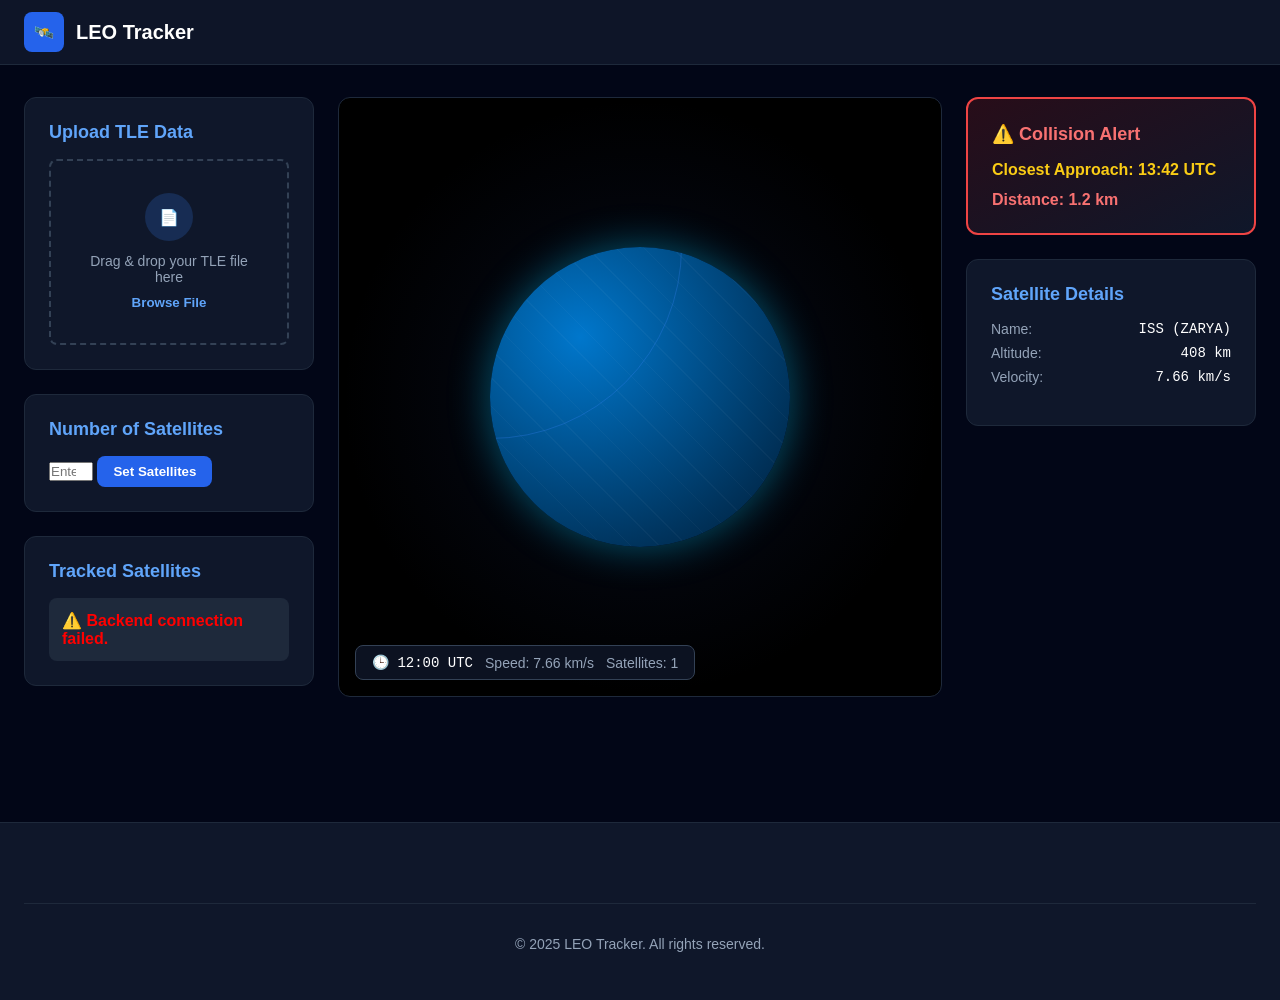
==== commit bcc67c7c: "update" ====
--- a/Frontend/index.html
+++ b/Frontend/index.html
@@ -1,150 +1,286 @@
 <!DOCTYPE html>
 <html lang="en">
 <head>
-  <meta charset="UTF-8" />
-  <meta name="viewport" content="width=device-width, initial-scale=1.0" />
-  <title>LEO Satellite Tracker</title>
-  <link rel="stylesheet" href="assets/css/style.css" />
+    <meta charset="UTF-8" />
+    <meta name="viewport" content="width=device-width, initial-scale=1.0" />
+    <title>LEO Satellite Tracker</title>
+    <link rel="stylesheet" href="assets/css/style.css" />
+    <style>
+        /* === EARTH + ORBIT ANIMATION STYLING === */
+        .earth-model {
+            position: relative;
+            width: 300px;
+            height: 300px;
+            margin: auto;
+            border-radius: 50%;
+            background: radial-gradient(circle at 30% 30%, #0077cc, #001a33);
+            overflow: hidden;
+            box-shadow: 0 0 40px rgba(0, 200, 255, 0.4);
+        }
+
+        .orbit-path {
+            position: absolute;
+            inset: 0;
+            border-radius: 50%;
+            pointer-events: none;
+        }
+
+        .satellite-marker {
+            position: absolute;
+            width: 10px;
+            height: 10px;
+            background: #ffcc00;
+            border-radius: 50%;
+            transform: translate(-50%, -50%);
+            animation: orbit 10s linear infinite;
+        }
+
+        @keyframes orbit {
+            from {
+                transform: rotate(0deg) translateX(120px) rotate(0deg);
+            }
+            to {
+                transform: rotate(360deg) translateX(120px) rotate(-360deg);
+            }
+        }
+    </style>
 </head>
 <body>
-  <!-- Navbar -->
-  <nav class="navbar">
-    <div class="container nav-content">
-      <div class="logo-group">
-        <div class="logo-icon">🛰️</div>
-        <span class="logo-text">LEO Tracker</span>
-      </div>
-      <div class="nav-links">
-        <button class="nav-link active">Track Satellites</button>
-        <button class="nav-link">Collision Alerts</button>
-      </div>
-    </div>
-  </nav>
-
-  <!-- Main Tracker Section -->
-  <main class="tracker-page">
-    <div class="container page-padding tracker-grid">
-
-      <!-- Left Sidebar -->
-      <aside class="left-sidebar">
-        <!-- TLE Input -->
-        <div class="card card-tle">
-          <h3 class="card-title">Upload TLE Data</h3>
-          <div class="tle-dropzone" id="dropZone">
-            <div class="dropzone-icon">
-              <div>📄</div>
+    
+    <nav class="navbar">
+        <div class="container nav-content">
+            <div class="logo-group">
+                <div class="logo-icon">🛰️</div>
+                <span class="logo-text">LEO Tracker</span>
             </div>
-            <p class="dropzone-text">Drag & drop your TLE file here</p>
-            <button class="dropzone-link" id="uploadBtn">Browse File</button>
-            <input type="file" id="tleFile" hidden />
-          </div>
+            <div class="nav-links">
+                <button class="nav-link active">Track Satellites</button>
+                <button class="nav-link">Collision Alerts</button>
+            </div>
         </div>
-
-        <!-- NEW: Number of Satellites -->
-        <div class="card card-num-satellites">
-          <h3 class="card-title">Number of Satellites</h3>
-          <form id="numSatForm">
-            <input type="number" id="numSatInput" min="1" max="50" placeholder="Enter number..." class="input-box" required />
-            <button type="submit" class="btn-primary">Set Satellites</button>
-          </form>
-          <p id="numSatStatus" class="status-message"></p>
+    </nav>
+    
+    <main class="tracker-page">
+        <div class="container page-padding tracker-grid">
+
+            <aside class="left-sidebar">
+                <div class="card card-tle">
+                    <h3 class="card-title">Upload TLE Data</h3>
+                    <div class="tle-dropzone" id="dropZone">
+                        <div class="dropzone-icon"><div>📄</div></div>
+                        <p class="dropzone-text">Drag & drop your TLE file here</p>
+                        <button class="dropzone-link" id="uploadBtn">Browse File</button>
+                        <input type="file" id="tleFile" hidden />
+                    </div>
+                </div>
+
+                <div class="card card-num-satellites">
+                    <h3 class="card-title">Number of Satellites</h3>
+                    <form id="numSatForm">
+                        <input type="number" id="numSatInput" min="1" max="50" placeholder="Enter number..." class="input-box" required />
+                        <button type="submit" class="btn-primary">Set Satellites</button>
+                    </form>
+                    <p id="numSatStatus" class="status-message"></p>
+                </div>
+
+                <div class="card">
+                    <h3 class="card-title">Tracked Satellites</h3>
+                    <div class="satellite-list" id="satelliteList">
+                        <div class="satellite-item">
+                            <span class="satellite-name">Loading...</span>
+                            <span class="status-tag">...</span>
+                        </div>
+                    </div>
+                </div>
+            </aside>
+
+            <section class="three-d-view">
+                <div class="view-container">
+                    <div class="view-content">
+                        <div class="earth-model">
+                            <div class="earth-inner"></div>
+                            <div class="orbit-path"></div>
+                        </div>
+                    </div>
+                    <div class="info-bar">
+                        <span class="info-time">🕒 12:00 UTC</span>
+                        <span class="info-speed">Speed: 7.66 km/s</span>
+                        <span class="info-count">Satellites: <span id="satCount">1</span></span>
+                    </div>
+                </div>
+            </section>
+
+            <aside class="right-sidebar">
+                <div class="card-warning">
+                    <div class="warning-header">
+                        <span class="warning-title">⚠️ Collision Alert</span>
+                    </div>
+                    <div class="warning-details">
+                        <p class="warning-tca">Closest Approach: 13:42 UTC</p>
+                        <p class="warning-distance">Distance: 1.2 km</p>
+                    </div>
+                </div>
+
+                <div class="card">
+                    <h3 class="card-title">Satellite Details</h3>
+                    <div class="details-section">
+                        <div class="detail-row">
+                            <span class="detail-label">Name:</span>
+                            <span class="detail-value">ISS (ZARYA)</span>
+                        </div>
+                        <div class="detail-row">
+                            <span class="detail-label">Altitude:</span>
+                            <span class="detail-value">408 km</span>
+                        </div>
+                        <div class="detail-row">
+                            <span class="detail-label">Velocity:</span>
+                            <span class="detail-value">7.66 km/s</span>
+                        </div>
+                    </div>
+                </div>
+            </aside>
         </div>
-
-        <!-- Tracked Satellites -->
-        <div class="card">
-          <h3 class="card-title">Tracked Satellites</h3>
-          <div class="satellite-list" id="satelliteList">
-            <div class="satellite-item">
-              <span class="satellite-name">ISS (ZARYA)</span>
-              <span class="status-tag">Active</span>
-            </div>
-          </div>
+    </main>
+
+    <footer class="footer">
+        <div class="container footer-content">
+            <div class="footer-bottom">© 2025 LEO Tracker. All rights reserved.</div>
         </div>
-      </aside>
-
-      <!-- 3D Earth View -->
-      <section class="three-d-view">
-        <div class="view-container">
-          <div class="view-content">
-            <div class="earth-model">
-              <div class="earth-inner"></div>
-              <div class="orbit-path">
-                <div class="satellite-marker"></div>
-              </div>
-            </div>
-          </div>
-          <div class="info-bar">
-            <span class="info-time">🕒 12:00 UTC</span>
-            <span class="info-speed">Speed: 7.66 km/s</span>
-            <span class="info-count">Satellites: <span id="satCount">1</span></span>
-          </div>
-        </div>
-      </section>
-
-      <!-- Right Sidebar -->
-      <aside class="right-sidebar">
-        <div class="card-warning">
-          <div class="warning-header">
-            <span class="warning-title">⚠️ Collision Alert</span>
-          </div>
-          <div class="warning-details">
-            <p class="warning-tca">Closest Approach: 13:42 UTC</p>
-            <p class="warning-distance">Distance: 1.2 km</p>
-          </div>
-        </div>
-
-        <div class="card">
-          <h3 class="card-title">Satellite Details</h3>
-          <div class="details-section">
-            <div class="detail-row">
-              <span class="detail-label">Name:</span>
-              <span class="detail-value">ISS (ZARYA)</span>
-            </div>
-            <div class="detail-row">
-              <span class="detail-label">Altitude:</span>
-              <span class="detail-value">408 km</span>
-            </div>
-            <div class="detail-row">
-              <span class="detail-label">Velocity:</span>
-              <span class="detail-value">7.66 km/s</span>
-            </div>
-          </div>
-        </div>
-      </aside>
-
-    </div>
-  </main>
-
-  <!-- Footer -->
-  <footer class="footer">
-    <div class="container footer-content">
-      <div class="footer-bottom">© 2025 LEO Tracker. All rights reserved.</div>
-    </div>
-  </footer>
-
-  <!-- JS -->
-  <script>
-  // Number of Satellites Input
-  const numSatForm = document.getElementById("numSatForm");
-  const numSatInput = document.getElementById("numSatInput");
-  const numSatStatus = document.getElementById("numSatStatus");
-  const satCount = document.getElementById("satCount");
-
-  numSatForm.addEventListener("submit", async (e) => {
-    e.preventDefault();
-    const numSat = parseInt(numSatInput.value);
-
-    if (!numSat || numSat <= 0) {
-      numSatStatus.textContent = "⚠️ Please enter a valid number.";
-      return;
-    }
-
-    numSatStatus.textContent = `✅ You selected ${numSat} satellites to track.`;
-    satCount.textContent = numSat;
-
-    // Later you can send this to backend
-    // await fetch(`/api/set_satellite_count?count=${numSat}`);
-  });
-  </script>
+    </footer>
+
+    <script>
+    const numSatForm = document.getElementById("numSatForm");
+    const numSatInput = document.getElementById("numSatInput");
+    const numSatStatus = document.getElementById("numSatStatus");
+    const satCount = document.getElementById("satCount");
+
+    numSatForm.addEventListener("submit", async (e) => {
+        e.preventDefault();
+        const numSat = parseInt(numSatInput.value);
+        if (!numSat || numSat <= 0) {
+            numSatStatus.textContent = "⚠️ Please enter a valid number.";
+            return;
+        }
+        numSatStatus.textContent = `✅ You selected ${numSat} satellites to track.`;
+        satCount.textContent = numSat;
+    });
+
+    const tleFile = document.getElementById('tleFile');
+    const uploadBtn = document.getElementById('uploadBtn');
+    const dropZone = document.getElementById('dropZone'); 
+    const satelliteList = document.getElementById('satelliteList'); 
+
+    uploadBtn.addEventListener('click', () => tleFile.click());
+    tleFile.addEventListener('change', () => {
+        if (tleFile.files.length > 0) { handleFile(tleFile.files[0]); }
+    });
+    ['dragenter', 'dragover', 'dragleave', 'drop'].forEach(eventName => {
+        dropZone.addEventListener(eventName, preventDefaults, false);
+    });
+    function preventDefaults (e) { e.preventDefault(); e.stopPropagation(); }
+    dropZone.addEventListener('dragenter', highlight, false);
+    dropZone.addEventListener('dragover', highlight, false);
+    dropZone.addEventListener('dragleave', unhighlight, false);
+    dropZone.addEventListener('drop', handleDrop, false);
+    function highlight() { dropZone.classList.add('highlight'); }
+    function unhighlight() { dropZone.classList.remove('highlight'); }
+    function handleDrop(e) {
+        unhighlight();
+        const dt = e.dataTransfer;
+        if (dt.files.length > 0) { handleFile(dt.files[0]); }
+    }
+
+    function handleFile(file) {
+        if (file.size > 1024 * 10) { alert("File too large. Max 10KB."); return; }
+        dropZone.querySelector('.dropzone-text').textContent = `Processing: ${file.name}...`;
+        const reader = new FileReader();
+        reader.onload = async (e) => {
+            const tleData = e.target.result;
+            try {
+                const response = await fetch('/api/track', {
+                    method: 'POST',
+                    headers: { 'Content-Type': 'application/json' },
+                    body: JSON.stringify({ tleData: tleData }),
+                });
+                const result = await response.json();
+                if (response.ok && result.status === 'success') {
+                    alert(result.message);
+                    dropZone.querySelector('.dropzone-text').textContent = `✅ ${result.message}`; 
+                    fetchSatelliteData(); 
+                } else {
+                    const errorMessage = result.message || 'Unknown tracking error.';
+                    alert(`Tracking failed: ${errorMessage}`);
+                    dropZone.querySelector('.dropzone-text').textContent = `❌ Tracking failed: ${errorMessage}`;
+                }
+            } catch (error) {
+                alert('A network error occurred while sending TLE data. Is the backend running?');
+                dropZone.querySelector('.dropzone-text').textContent = 'Drag & drop your TLE file here';
+            }
+        };
+        reader.readAsText(file);
+    }
+
+    const detailName = document.querySelector('.detail-row:nth-child(1) .detail-value');
+    const detailAltitude = document.querySelector('.detail-row:nth-child(2) .detail-value');
+    const detailVelocity = document.querySelector('.detail-row:nth-child(3) .detail-value');
+    const orbitPath = document.querySelector('.orbit-path');
+
+    async function fetchSatelliteData() {
+        try {
+            const response = await fetch('/api/positions');
+            if (!response.ok) throw new Error(`HTTP error! status: ${response.status}`);
+            const satellites = await response.json();
+
+            satelliteList.innerHTML = '';
+            if (satellites.length === 0) {
+                satelliteList.innerHTML = '<div class="satellite-item" style="font-style: italic;">No satellites tracked yet. Upload a TLE file!</div>';
+            }
+            satellites.forEach(sat => {
+                const item = document.createElement('div');
+                item.className = 'satellite-item';
+                item.innerHTML = `<span class="satellite-name">${sat.name}</span><span class="status-tag">${sat.status}</span>`;
+                satelliteList.appendChild(item);
+            });
+
+            if (satellites.length > 0) {
+                const firstSat = satellites[0];
+                detailName.textContent = firstSat.name;
+                detailAltitude.textContent = `${firstSat.altitude_km} km`;
+                detailVelocity.textContent = `${firstSat.speed_km_s} km/s`;
+                document.getElementById('satCount').textContent = satellites.length;
+                document.querySelector('.info-time').textContent = `🕒 ${new Date().toLocaleTimeString('en-US', { hour12: false, timeZone: 'UTC' })} UTC`;
+                document.querySelector('.info-speed').textContent = `Speed: ${firstSat.speed_km_s} km/s`;
+                updateOrbitView(satellites);
+            } else {
+                detailName.textContent = 'N/A';
+                detailAltitude.textContent = 'N/A';
+                detailVelocity.textContent = 'N/A';
+                document.getElementById('satCount').textContent = 0;
+                orbitPath.innerHTML = '';
+            }
+
+        } catch (error) {
+            console.error('Failed to fetch satellite data:', error);
+            satelliteList.innerHTML = '<div class="satellite-item" style="color:red; font-weight: bold;">⚠️ Backend connection failed.</div>';
+        }
+    }
+
+    function updateOrbitView(satellites) {
+        orbitPath.innerHTML = '';
+        satellites.forEach((sat, index) => {
+            const marker = document.createElement('div');
+            marker.className = 'satellite-marker';
+            const angle = ((Date.now() / 1000) * sat.speed_km_s * 8 + index * 90) % 360;
+            const x = 50 + 40 * Math.cos(angle * Math.PI / 180);
+            const y = 50 + 40 * Math.sin(angle * Math.PI / 180);
+            marker.style.left = `${x}%`;
+            marker.style.top = `${y}%`;
+            orbitPath.appendChild(marker);
+        });
+    }
+
+    document.addEventListener('DOMContentLoaded', fetchSatelliteData);
+    setInterval(fetchSatelliteData, 5000);
+    </script>
 </body>
 </html>
